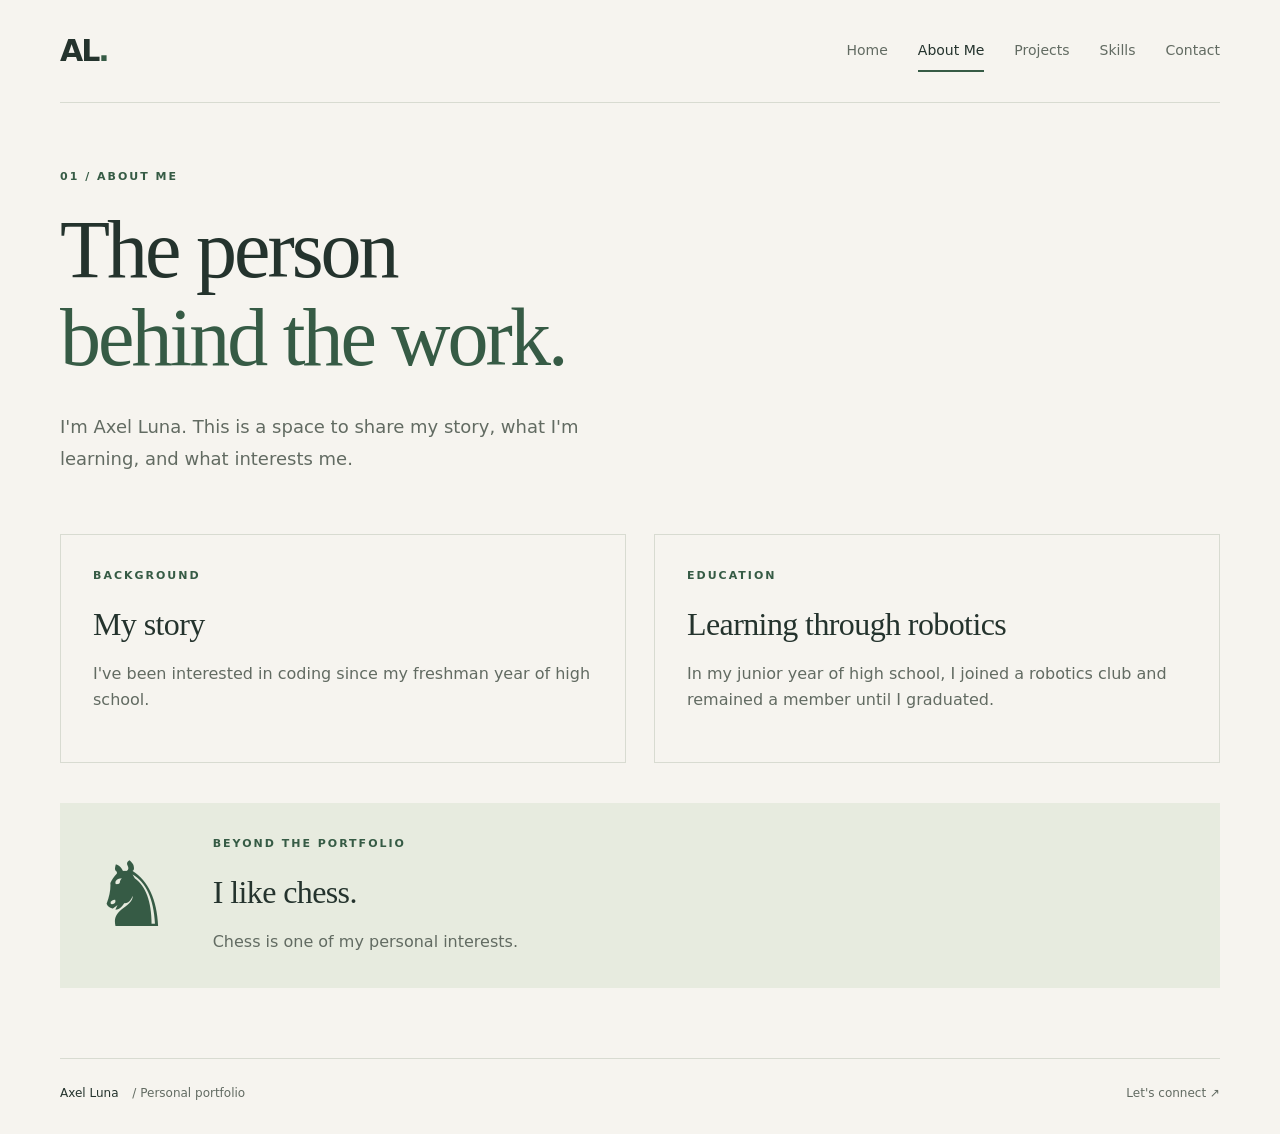
==== about.html @ 3365807d "Build five-page personal portfolio and configure workspace" ====
﻿<!doctype html>
<html lang="en">
<head>
  <meta charset="utf-8">
  <meta name="viewport" content="width=device-width, initial-scale=1">
  <meta name="description" content="Learn about Axel Luna's background, education, and interests.">
  <meta name="theme-color" content="#f6f4ef">
  <title>About Me | Axel Luna</title>
  <link rel="stylesheet" href="styles.css">
</head>
<body>
  <a class="skip-link" href="#main">Skip to content</a>
  <header class="site-header"><a class="brand" href="index.html" aria-label="Axel Luna home">AL<span>.</span></a><nav aria-label="Main navigation"><a href="index.html">Home</a><a href="about.html" aria-current="page">About Me</a><a href="projects.html">Projects</a><a href="skills.html">Skills</a><a href="contact.html">Contact</a></nav></header>
  <main id="main"><section class="page-heading"><p class="eyebrow">01 / About me</p><h1>The person<br><span>behind the work.</span></h1><p class="intro">I'm Axel Luna. This is a space to share my story, what I'm learning, and what interests me.</p></section>
<div class="detail-grid"><section class="panel"><p class="eyebrow">Background</p><h2>My story</h2><p>I've been interested in coding since my freshman year of high school.</p></section><section class="panel"><p class="eyebrow">Education</p><h2>Learning through robotics</h2><p>In my junior year of high school, I joined a robotics club and remained a member until I graduated.</p></section></div>
<section class="interest"><span class="small-piece" aria-hidden="true">♞</span><div><p class="eyebrow">Beyond the portfolio</p><h2>I like chess.</h2><p>Chess is one of my personal interests.</p></div></section></main>
  <footer><a class="footer-name" href="index.html">Axel Luna<span> / Personal portfolio</span></a><a href="contact.html">Let's connect ↗</a></footer>
</body>
</html>
---- styles.css ----
﻿:root{--paper:#f6f4ef;--ink:#24332d;--green:#365b45;--muted:#626b62;--line:#d8dbd1;--accent:#dce7b0}
*{box-sizing:border-box}
.reveal-email{border:0;font:inherit;cursor:pointer}.reveal-email:focus-visible{outline:3px solid var(--green);outline-offset:5px}.email-link{overflow-wrap:anywhere}
body{margin:0;background:var(--paper);color:var(--ink);font-family:system-ui,-apple-system,BlinkMacSystemFont,"Segoe UI",sans-serif;line-height:1.65}
a{color:inherit;text-decoration:none}
a:focus-visible{outline:3px solid var(--green);outline-offset:6px}
.skip-link{position:absolute;left:16px;top:-80px;padding:12px;background:var(--ink);color:white;z-index:10}
.skip-link:focus{top:12px}
.site-header,main,footer{width:min(1160px,calc(100% - 96px));margin:auto}
.site-header{display:flex;justify-content:space-between;align-items:center;gap:24px;padding:26px 0;border-bottom:1px solid var(--line)}
.brand{font-size:30px;font-weight:800;letter-spacing:-2px}.brand span{color:var(--green)}
nav{display:flex;gap:30px;flex-wrap:wrap}nav a{font-size:14px;padding:8px 0;color:var(--muted)}
nav a:hover,nav a[aria-current]{color:var(--ink);box-shadow:0 2px var(--green)}
.hero{display:grid;grid-template-columns:1.2fr 1fr;align-items:center;gap:70px;padding:80px 0 90px}
.eyebrow{text-transform:uppercase;font-size:11px;letter-spacing:2px;font-weight:700;color:var(--green);margin:0 0 20px}
h1,h2,h3,p{margin-top:0}h1{font-family:Georgia,"Times New Roman",serif;font-size:clamp(46px,6.5vw,82px);font-weight:400;letter-spacing:-3px;line-height:1.08;margin-bottom:28px}h1 span{color:var(--green)}h2{font-family:Georgia,"Times New Roman",serif;font-weight:400;font-size:32px;line-height:1.2;letter-spacing:-.6px;margin-bottom:18px}h3{font-size:21px;font-weight:500;margin-bottom:12px}
p{color:var(--muted)}.intro{font-size:18px;max-width:580px;line-height:1.8}.actions{display:flex;align-items:center;gap:28px;flex-wrap:wrap;margin-top:30px}.button{background:var(--green);color:white;padding:14px 22px;border-radius:3px;font-size:14px}.button span{margin-left:24px}.button:hover{background:var(--ink)}.text-link{font-size:14px;text-decoration:underline;text-underline-offset:5px}
.chess-art{background-color:#e4e8dc;background-image:conic-gradient(#d4ddcb 25%,transparent 0 50%,#d4ddcb 0 75%,transparent 0);background-size:108px 108px;min-height:410px;border-radius:110px 110px 3px 3px;display:flex;flex-direction:column;align-items:center;justify-content:center;position:relative;overflow:hidden}
.piece{font-family:Georgia,serif;font-size:200px;line-height:1;color:var(--green);text-shadow:4px 6px 0 #f6f4ef}.chess-art p{text-align:center;color:var(--ink);font-family:Georgia,serif;font-size:25px;line-height:1.2;margin-top:10px}.art-caption{font-size:10px;letter-spacing:2px;text-transform:uppercase;margin-top:18px}
.section{border-top:1px solid var(--line);padding:46px 0 75px}.section-heading{margin-bottom:35px}.link-grid{display:grid;grid-template-columns:repeat(3,1fr);gap:32px}.link-grid a{border-top:1px solid var(--line);padding-top:23px}.link-grid a:hover h3{color:var(--green);text-decoration:underline}.link-grid span{display:block;color:var(--muted);font-size:11px;margin-bottom:23px}.link-grid p{font-size:14px}
.page-heading{padding:65px 0 40px;max-width:820px}.notice{border-left:3px solid var(--green);padding:10px 18px;background:#e9ede2;font-size:14px;margin-top:28px}.detail-grid{display:grid;grid-template-columns:1fr 1fr;gap:28px}.panel{border:1px solid var(--line);padding:32px}.placeholder{color:var(--green);font-weight:600}.interest{display:flex;align-items:center;gap:40px;margin:40px 0 70px;padding:32px;background:#e7ebdf}.small-piece{font-size:90px;line-height:1;color:var(--green)}.interest p:last-child{margin:0}
.project-grid{display:grid;grid-template-columns:repeat(3,1fr);gap:25px;margin:0 0 80px}.project{border:1px solid var(--line)}.project img{width:100%;height:auto;display:block}.project-body{padding:25px}.project h2{font-size:28px}.project p{font-size:14px}.pending{display:block;font-size:12px;color:var(--green);border-top:1px solid var(--line);padding-top:17px;margin-top:22px}
.skill-list{margin-bottom:75px}.skill-list section{display:flex;gap:35px;border-top:1px solid var(--line);padding:30px 0}.skill-number{font-size:13px;color:var(--green);padding-top:8px}.skill-list p{margin-bottom:8px}.contact-panel{display:grid;grid-template-columns:1fr 1fr;gap:45px;border:1px solid var(--line);padding:40px;background:#e9ede2}.contact-panel dl{margin:0}.contact-panel dl div+div{margin-top:25px}.contact-panel dt{text-transform:uppercase;font-size:11px;letter-spacing:2px;margin-bottom:7px}.contact-panel dd{margin:0}.contact-note{margin:25px 0 90px}
footer{border-top:1px solid var(--line);display:flex;justify-content:space-between;gap:25px;padding:25px 0 30px;font-size:12px;color:var(--muted)}.footer-name{color:var(--ink)}.footer-name span{color:var(--muted);margin-left:10px}
@media(min-width:1500px){.hero{padding-top:100px;padding-bottom:110px}}
@media(max-width:850px){.site-header,main,footer{width:calc(100% - 48px)}.hero{gap:35px;padding:55px 0}.chess-art{min-height:340px}.piece{font-size:160px}.project-grid{grid-template-columns:1fr}.project{display:grid;grid-template-columns:1fr 1fr}.project img{height:100%;object-fit:cover}nav{gap:19px}}
@media(max-width:600px){.site-header,main,footer{width:calc(100% - 40px)}.site-header{flex-direction:column;align-items:flex-start;gap:10px;padding:18px 0}nav{gap:20px;width:100%;justify-content:space-between}nav a{font-size:12px}.hero{grid-template-columns:1fr;gap:35px;padding:40px 0 50px}h1{letter-spacing:-2px}.chess-art{min-height:320px;border-radius:80px 80px 3px 3px}.link-grid,.detail-grid,.contact-panel{grid-template-columns:1fr}.link-grid{gap:20px}.page-heading{padding:42px 0 25px}.project{display:block}.project img{height:auto}.panel,.contact-panel{padding:25px}.interest{gap:20px;padding:22px}.small-piece{font-size:65px}.skill-list section{gap:20px}footer{flex-direction:column;gap:10px}.footer-name span{margin-left:5px}}
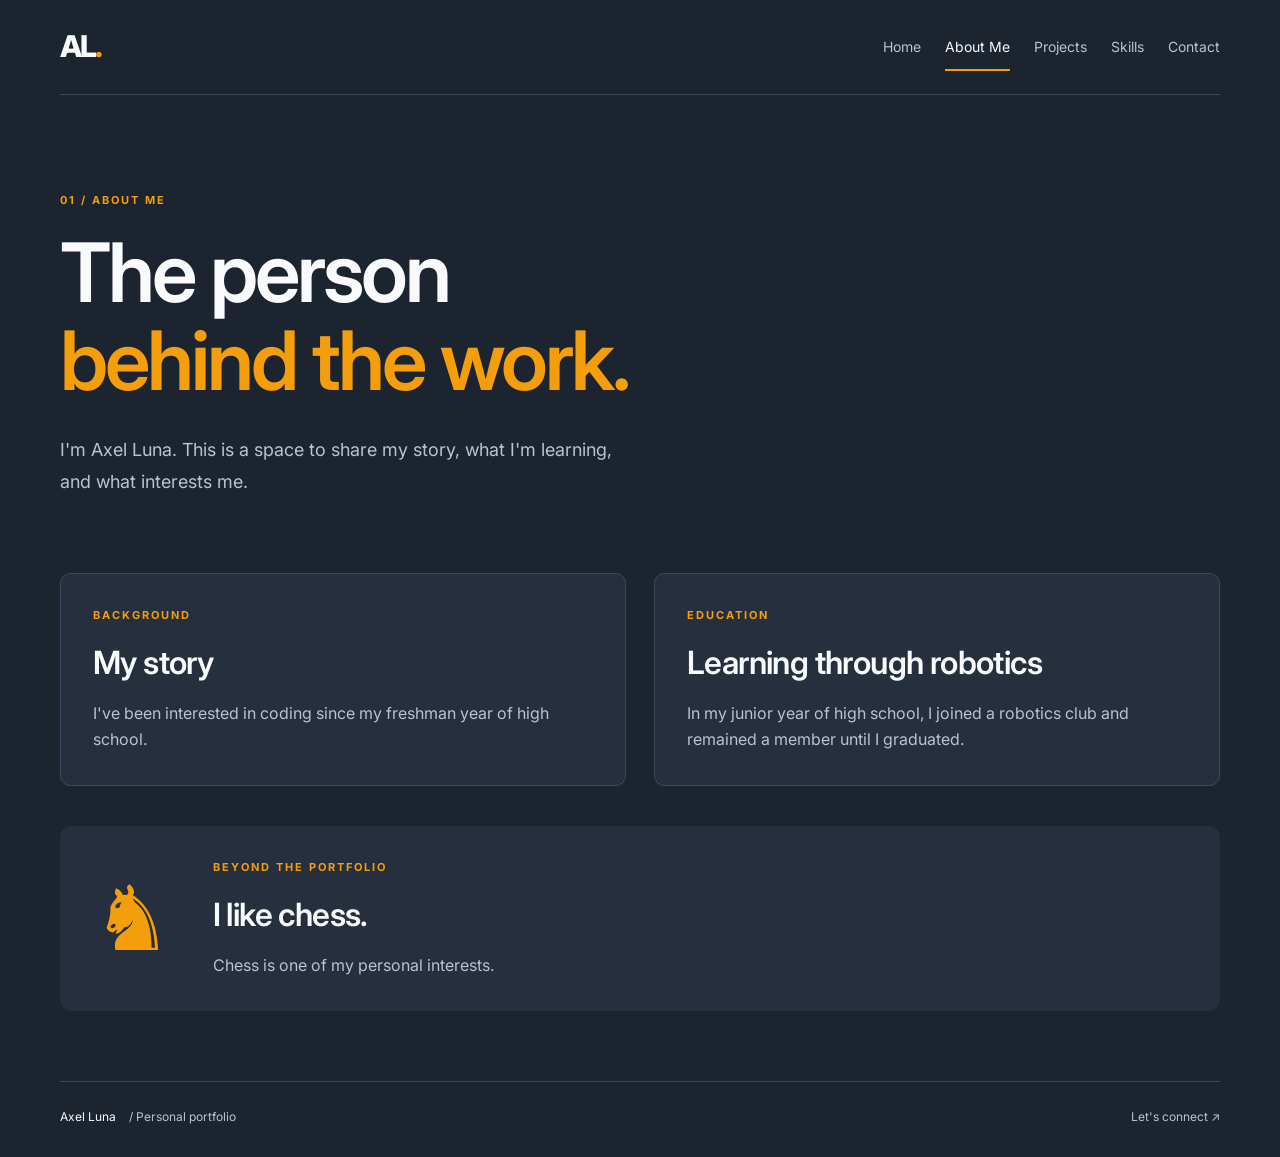
==== commit 6a1640d6: "Refresh portfolio with dark theme and amber accents" ====
--- a/about.html
+++ b/about.html
@@ -1,11 +1,14 @@
-﻿<!doctype html>
+<!doctype html>
 <html lang="en">
 <head>
   <meta charset="utf-8">
   <meta name="viewport" content="width=device-width, initial-scale=1">
   <meta name="description" content="Learn about Axel Luna's background, education, and interests.">
-  <meta name="theme-color" content="#f6f4ef">
+  <meta name="theme-color" content="#1C2430">
   <title>About Me | Axel Luna</title>
+  <link rel="preconnect" href="https://fonts.googleapis.com">
+  <link rel="preconnect" href="https://fonts.gstatic.com" crossorigin>
+  <link rel="stylesheet" href="https://fonts.googleapis.com/css2?family=Inter:wght@400;500;600;700;800&amp;display=swap">
   <link rel="stylesheet" href="styles.css">
 </head>
 <body>
--- a/styles.css
+++ b/styles.css
@@ -1,27 +1,36 @@
-﻿:root{--paper:#f6f4ef;--ink:#24332d;--green:#365b45;--muted:#626b62;--line:#d8dbd1;--accent:#dce7b0}
+:root{color-scheme:dark;--bg:#1C2430;--accent:#F59E0B;--text:#F8FAFC;--muted:#B8C3D1;--line:#3D495A;--surface:#252F3E}
 *{box-sizing:border-box}
-.reveal-email{border:0;font:inherit;cursor:pointer}.reveal-email:focus-visible{outline:3px solid var(--green);outline-offset:5px}.email-link{overflow-wrap:anywhere}
-body{margin:0;background:var(--paper);color:var(--ink);font-family:system-ui,-apple-system,BlinkMacSystemFont,"Segoe UI",sans-serif;line-height:1.65}
+html{scroll-padding-top:24px}
+[hidden]{display:none!important}
+main,section,article,.hero>div{min-width:0}
+h1,h2,h3{overflow-wrap:break-word}
+::selection{background:var(--accent);color:var(--bg)}
+.reveal-email{border:0;font:inherit;cursor:pointer}.reveal-email:focus-visible{outline:3px solid var(--accent);outline-offset:5px}.email-link{overflow-wrap:anywhere}
+body{margin:0;background:var(--bg);color:var(--text);font-family:"Inter",system-ui,-apple-system,BlinkMacSystemFont,"Segoe UI",sans-serif;line-height:1.65}
 a{color:inherit;text-decoration:none}
-a:focus-visible{outline:3px solid var(--green);outline-offset:6px}
-.skip-link{position:absolute;left:16px;top:-80px;padding:12px;background:var(--ink);color:white;z-index:10}
+a:focus-visible{outline:3px solid var(--accent);outline-offset:6px}
+.skip-link{position:absolute;left:16px;top:-80px;padding:12px;background:var(--accent);color:var(--bg);z-index:10}
 .skip-link:focus{top:12px}
 .site-header,main,footer{width:min(1160px,calc(100% - 96px));margin:auto}
-.site-header{display:flex;justify-content:space-between;align-items:center;gap:24px;padding:26px 0;border-bottom:1px solid var(--line)}
-.brand{font-size:30px;font-weight:800;letter-spacing:-2px}.brand span{color:var(--green)}
-nav{display:flex;gap:30px;flex-wrap:wrap}nav a{font-size:14px;padding:8px 0;color:var(--muted)}
-nav a:hover,nav a[aria-current]{color:var(--ink);box-shadow:0 2px var(--green)}
-.hero{display:grid;grid-template-columns:1.2fr 1fr;align-items:center;gap:70px;padding:80px 0 90px}
-.eyebrow{text-transform:uppercase;font-size:11px;letter-spacing:2px;font-weight:700;color:var(--green);margin:0 0 20px}
-h1,h2,h3,p{margin-top:0}h1{font-family:Georgia,"Times New Roman",serif;font-size:clamp(46px,6.5vw,82px);font-weight:400;letter-spacing:-3px;line-height:1.08;margin-bottom:28px}h1 span{color:var(--green)}h2{font-family:Georgia,"Times New Roman",serif;font-weight:400;font-size:32px;line-height:1.2;letter-spacing:-.6px;margin-bottom:18px}h3{font-size:21px;font-weight:500;margin-bottom:12px}
-p{color:var(--muted)}.intro{font-size:18px;max-width:580px;line-height:1.8}.actions{display:flex;align-items:center;gap:28px;flex-wrap:wrap;margin-top:30px}.button{background:var(--green);color:white;padding:14px 22px;border-radius:3px;font-size:14px}.button span{margin-left:24px}.button:hover{background:var(--ink)}.text-link{font-size:14px;text-decoration:underline;text-underline-offset:5px}
-.chess-art{background-color:#e4e8dc;background-image:conic-gradient(#d4ddcb 25%,transparent 0 50%,#d4ddcb 0 75%,transparent 0);background-size:108px 108px;min-height:410px;border-radius:110px 110px 3px 3px;display:flex;flex-direction:column;align-items:center;justify-content:center;position:relative;overflow:hidden}
-.piece{font-family:Georgia,serif;font-size:200px;line-height:1;color:var(--green);text-shadow:4px 6px 0 #f6f4ef}.chess-art p{text-align:center;color:var(--ink);font-family:Georgia,serif;font-size:25px;line-height:1.2;margin-top:10px}.art-caption{font-size:10px;letter-spacing:2px;text-transform:uppercase;margin-top:18px}
-.section{border-top:1px solid var(--line);padding:46px 0 75px}.section-heading{margin-bottom:35px}.link-grid{display:grid;grid-template-columns:repeat(3,1fr);gap:32px}.link-grid a{border-top:1px solid var(--line);padding-top:23px}.link-grid a:hover h3{color:var(--green);text-decoration:underline}.link-grid span{display:block;color:var(--muted);font-size:11px;margin-bottom:23px}.link-grid p{font-size:14px}
-.page-heading{padding:65px 0 40px;max-width:820px}.notice{border-left:3px solid var(--green);padding:10px 18px;background:#e9ede2;font-size:14px;margin-top:28px}.detail-grid{display:grid;grid-template-columns:1fr 1fr;gap:28px}.panel{border:1px solid var(--line);padding:32px}.placeholder{color:var(--green);font-weight:600}.interest{display:flex;align-items:center;gap:40px;margin:40px 0 70px;padding:32px;background:#e7ebdf}.small-piece{font-size:90px;line-height:1;color:var(--green)}.interest p:last-child{margin:0}
-.project-grid{display:grid;grid-template-columns:repeat(3,1fr);gap:25px;margin:0 0 80px}.project{border:1px solid var(--line)}.project img{width:100%;height:auto;display:block}.project-body{padding:25px}.project h2{font-size:28px}.project p{font-size:14px}.pending{display:block;font-size:12px;color:var(--green);border-top:1px solid var(--line);padding-top:17px;margin-top:22px}
-.skill-list{margin-bottom:75px}.skill-list section{display:flex;gap:35px;border-top:1px solid var(--line);padding:30px 0}.skill-number{font-size:13px;color:var(--green);padding-top:8px}.skill-list p{margin-bottom:8px}.contact-panel{display:grid;grid-template-columns:1fr 1fr;gap:45px;border:1px solid var(--line);padding:40px;background:#e9ede2}.contact-panel dl{margin:0}.contact-panel dl div+div{margin-top:25px}.contact-panel dt{text-transform:uppercase;font-size:11px;letter-spacing:2px;margin-bottom:7px}.contact-panel dd{margin:0}.contact-note{margin:25px 0 90px}
-footer{border-top:1px solid var(--line);display:flex;justify-content:space-between;gap:25px;padding:25px 0 30px;font-size:12px;color:var(--muted)}.footer-name{color:var(--ink)}.footer-name span{color:var(--muted);margin-left:10px}
+.site-header{display:flex;justify-content:space-between;align-items:center;gap:24px;padding:22px 0;border-bottom:1px solid var(--line)}
+.brand{font-size:30px;font-weight:800;letter-spacing:-2px}.brand span{color:var(--accent)}
+nav{display:flex;gap:24px;flex-wrap:wrap}nav a{display:inline-flex;align-items:center;min-height:44px;font-size:14px;padding:8px 0;color:var(--muted)}
+nav a:hover,nav a[aria-current="page"]{color:var(--text);box-shadow:0 2px var(--accent)}
+.hero{display:grid;grid-template-columns:1.2fr 1fr;align-items:center;gap:80px;padding:112px 0 120px}
+.eyebrow{text-transform:uppercase;font-size:11px;letter-spacing:2px;font-weight:700;color:var(--accent);margin:0 0 20px}
+h1,h2,h3,p{margin-top:0}h1{font-family:inherit;font-size:clamp(46px,6.5vw,82px);font-weight:600;letter-spacing:-3px;line-height:1.08;margin-bottom:28px}h1 span{color:var(--accent)}h2{font-family:inherit;font-weight:600;font-size:32px;line-height:1.2;letter-spacing:-.6px;margin-bottom:18px}h3{font-size:21px;font-weight:500;margin-bottom:12px}
+p{color:var(--muted)}.intro{font-size:18px;max-width:580px;line-height:1.8}.actions{display:flex;align-items:center;gap:28px;flex-wrap:wrap;margin-top:30px}.button{display:inline-flex;align-items:center;justify-content:center;min-height:48px;background:var(--accent);color:var(--bg);padding:14px 22px;border-radius:6px;font-size:14px;font-weight:600}.button span{margin-left:24px}.button:hover{background:#FBBF24}.text-link{display:inline-block;padding:6px 0;font-size:14px;text-decoration:underline;text-underline-offset:5px}
+.chess-art{background-color:var(--surface);background-image:conic-gradient(#2B3747 25%,transparent 0 50%,#2B3747 0 75%,transparent 0);background-size:108px 108px;min-height:410px;border:1px solid var(--line);border-radius:16px;display:flex;flex-direction:column;align-items:center;justify-content:center;position:relative;overflow:hidden}
+.piece{font-family:Georgia,serif;font-size:200px;line-height:1;color:var(--accent);text-shadow:4px 6px 0 var(--bg)}.chess-art p{text-align:center;color:var(--text);font-family:inherit;font-size:25px;line-height:1.2;margin-top:10px}.art-caption{font-size:10px;letter-spacing:2px;text-transform:uppercase;margin-top:18px}
+.section{border-top:1px solid var(--line);padding:64px 0 96px}.section-heading{margin-bottom:35px}.link-grid{display:grid;grid-template-columns:repeat(3,1fr);gap:20px}.link-grid a{border:1px solid var(--line);border-radius:10px;background:var(--surface);padding:32px}.link-grid a:hover{border-color:var(--accent)}.link-grid a:hover h3{color:var(--accent);text-decoration:underline}.link-grid span{display:block;color:var(--muted);font-size:11px;margin-bottom:23px}.link-grid p{font-size:14px}
+.page-heading{padding:96px 0 56px;max-width:820px}.notice{border-left:3px solid var(--accent);padding:10px 18px;background:var(--surface);font-size:14px;margin-top:28px}.detail-grid{display:grid;grid-template-columns:1fr 1fr;gap:28px}.panel{border:1px solid var(--line);padding:32px;border-radius:10px;background:var(--surface)}.panel p:last-child{margin-bottom:0}.placeholder{color:var(--accent);font-weight:600}.interest{display:flex;align-items:center;gap:40px;margin:40px 0 70px;padding:32px;border-radius:12px;background:var(--surface)}.small-piece{font-size:90px;line-height:1;color:var(--accent)}.interest p:last-child{margin:0}
+.project-grid{display:grid;grid-template-columns:repeat(3,1fr);gap:25px;margin:0 0 80px}.project{border:1px solid var(--line);border-radius:10px;overflow:hidden;background:var(--surface)}.project img{width:100%;height:auto;display:block}.project-body{padding:25px}.project h2{font-size:28px}.project p{font-size:14px}.pending{display:block;font-size:12px;color:var(--accent);border-top:1px solid var(--line);padding-top:17px;margin-top:22px}
+.skill-list{margin-bottom:75px}.skill-list section{display:flex;gap:35px;border-top:1px solid var(--line);padding:30px 0}.skill-number{display:flex;align-items:center;justify-content:center;flex:0 0 40px;height:40px;border-radius:50%;background:var(--surface);font-size:13px;color:var(--accent)}.skill-list p{margin-bottom:8px}.contact-panel{display:grid;grid-template-columns:1fr 1fr;gap:45px;border:1px solid var(--line);padding:40px;border-radius:12px;background:var(--surface)}.contact-panel dl{margin:0}.contact-panel dl div+div{margin-top:25px}.contact-panel dt{text-transform:uppercase;font-size:11px;letter-spacing:2px;margin-bottom:7px}.contact-panel dd{margin:0;overflow-wrap:anywhere}.contact-note{margin:25px 0 90px}
+footer{border-top:1px solid var(--line);display:flex;justify-content:space-between;gap:25px;padding:25px 0 30px;font-size:12px;color:var(--muted)}.footer-name{color:var(--text)}.footer-name span{color:var(--muted);margin-left:10px}
 @media(min-width:1500px){.hero{padding-top:100px;padding-bottom:110px}}
 @media(max-width:850px){.site-header,main,footer{width:calc(100% - 48px)}.hero{gap:35px;padding:55px 0}.chess-art{min-height:340px}.piece{font-size:160px}.project-grid{grid-template-columns:1fr}.project{display:grid;grid-template-columns:1fr 1fr}.project img{height:100%;object-fit:cover}nav{gap:19px}}
-@media(max-width:600px){.site-header,main,footer{width:calc(100% - 40px)}.site-header{flex-direction:column;align-items:flex-start;gap:10px;padding:18px 0}nav{gap:20px;width:100%;justify-content:space-between}nav a{font-size:12px}.hero{grid-template-columns:1fr;gap:35px;padding:40px 0 50px}h1{letter-spacing:-2px}.chess-art{min-height:320px;border-radius:80px 80px 3px 3px}.link-grid,.detail-grid,.contact-panel{grid-template-columns:1fr}.link-grid{gap:20px}.page-heading{padding:42px 0 25px}.project{display:block}.project img{height:auto}.panel,.contact-panel{padding:25px}.interest{gap:20px;padding:22px}.small-piece{font-size:65px}.skill-list section{gap:20px}footer{flex-direction:column;gap:10px}.footer-name span{margin-left:5px}}
+@media(max-width:600px){.site-header,main,footer{width:calc(100% - 40px)}.site-header{flex-direction:column;align-items:flex-start;gap:10px;padding:18px 0}nav{gap:4px 18px;width:100%;justify-content:flex-start}nav a{font-size:12px}.hero{grid-template-columns:1fr;gap:35px;padding:40px 0 50px}h1{letter-spacing:-2px}.chess-art{min-height:320px;border-radius:16px}.link-grid,.detail-grid,.contact-panel{grid-template-columns:1fr}.link-grid{gap:20px}.page-heading{padding:42px 0 25px}.project{display:block}.project img{height:auto}.panel,.contact-panel{padding:25px}.interest{gap:20px;padding:22px}.small-piece{font-size:65px}.skill-list section{gap:20px}footer{flex-direction:column;gap:10px}.footer-name span{margin-left:5px}}
+
+@media(max-width:380px){.site-header,main,footer{width:calc(100% - 32px)}h1{font-size:42px}.actions{align-items:flex-start;gap:14px;flex-direction:column}.interest{align-items:flex-start}.small-piece{font-size:48px}.art-caption{letter-spacing:1px}}
+@media(prefers-reduced-motion:no-preference){a,button{transition:background-color .18s ease,color .18s ease,border-color .18s ease}}
+@media(forced-colors:active){.button,.chess-art,.panel,.contact-panel{border:1px solid CanvasText}a:focus-visible,button:focus-visible{outline:3px solid Highlight}}
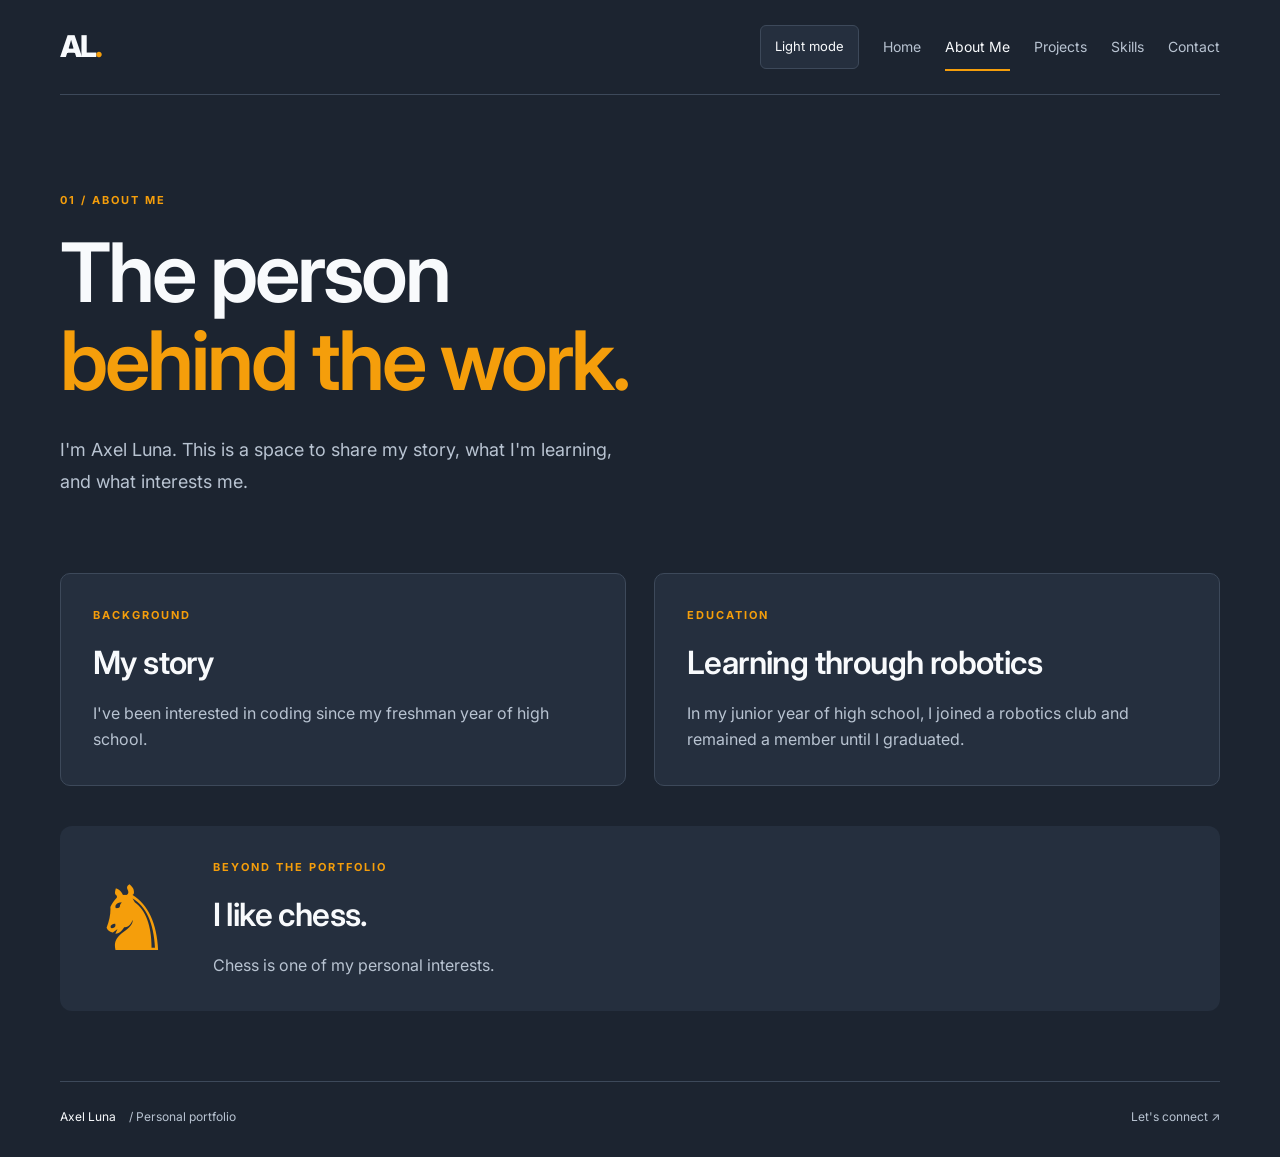
==== commit 8cfa2760: "Add responsive navigation and theme toggle" ====
--- a/about.html
+++ b/about.html
@@ -10,10 +10,15 @@
   <link rel="preconnect" href="https://fonts.gstatic.com" crossorigin>
   <link rel="stylesheet" href="https://fonts.googleapis.com/css2?family=Inter:wght@400;500;600;700;800&amp;display=swap">
   <link rel="stylesheet" href="styles.css">
+  <script src="site.js" defer></script>
 </head>
 <body>
   <a class="skip-link" href="#main">Skip to content</a>
-  <header class="site-header"><a class="brand" href="index.html" aria-label="Axel Luna home">AL<span>.</span></a><nav aria-label="Main navigation"><a href="index.html">Home</a><a href="about.html" aria-current="page">About Me</a><a href="projects.html">Projects</a><a href="skills.html">Skills</a><a href="contact.html">Contact</a></nav></header>
+  <header class="site-header"><a class="brand" href="index.html" aria-label="Axel Luna home">AL<span>.</span></a><div class="header-controls">
+    <button class="theme-toggle" type="button" aria-pressed="false" hidden>Light mode</button>
+    <button class="menu-toggle" type="button" aria-expanded="false" aria-controls="main-navigation" hidden><span aria-hidden="true">&#9776;</span> Menu</button>
+  </div>
+  <nav id="main-navigation" aria-label="Main navigation"><a href="index.html">Home</a><a href="about.html" aria-current="page">About Me</a><a href="projects.html">Projects</a><a href="skills.html">Skills</a><a href="contact.html">Contact</a></nav></header>
   <main id="main"><section class="page-heading"><p class="eyebrow">01 / About me</p><h1>The person<br><span>behind the work.</span></h1><p class="intro">I'm Axel Luna. This is a space to share my story, what I'm learning, and what interests me.</p></section>
 <div class="detail-grid"><section class="panel"><p class="eyebrow">Background</p><h2>My story</h2><p>I've been interested in coding since my freshman year of high school.</p></section><section class="panel"><p class="eyebrow">Education</p><h2>Learning through robotics</h2><p>In my junior year of high school, I joined a robotics club and remained a member until I graduated.</p></section></div>
 <section class="interest"><span class="small-piece" aria-hidden="true">♞</span><div><p class="eyebrow">Beyond the portfolio</p><h2>I like chess.</h2><p>Chess is one of my personal interests.</p></div></section></main>
--- a/styles.css
+++ b/styles.css
@@ -1,15 +1,15 @@
-:root{color-scheme:dark;--bg:#1C2430;--accent:#F59E0B;--text:#F8FAFC;--muted:#B8C3D1;--line:#3D495A;--surface:#252F3E}
+:root{color-scheme:dark;--bg:#1C2430;--accent:#F59E0B;--text:#F8FAFC;--muted:#B8C3D1;--line:#3D495A;--surface:#252F3E;--board:#2B3747;--button-text:#1C2430;--button-hover:#FBBF24}
 *{box-sizing:border-box}
 html{scroll-padding-top:24px}
 [hidden]{display:none!important}
 main,section,article,.hero>div{min-width:0}
 h1,h2,h3{overflow-wrap:break-word}
-::selection{background:var(--accent);color:var(--bg)}
+::selection{background:var(--accent);color:var(--button-text)}
 .reveal-email{border:0;font:inherit;cursor:pointer}.reveal-email:focus-visible{outline:3px solid var(--accent);outline-offset:5px}.email-link{overflow-wrap:anywhere}
 body{margin:0;background:var(--bg);color:var(--text);font-family:"Inter",system-ui,-apple-system,BlinkMacSystemFont,"Segoe UI",sans-serif;line-height:1.65}
 a{color:inherit;text-decoration:none}
 a:focus-visible{outline:3px solid var(--accent);outline-offset:6px}
-.skip-link{position:absolute;left:16px;top:-80px;padding:12px;background:var(--accent);color:var(--bg);z-index:10}
+.skip-link{position:absolute;left:16px;top:-80px;padding:12px;background:var(--accent);color:var(--button-text);z-index:10}
 .skip-link:focus{top:12px}
 .site-header,main,footer{width:min(1160px,calc(100% - 96px));margin:auto}
 .site-header{display:flex;justify-content:space-between;align-items:center;gap:24px;padding:22px 0;border-bottom:1px solid var(--line)}
@@ -19,8 +19,8 @@
 .hero{display:grid;grid-template-columns:1.2fr 1fr;align-items:center;gap:80px;padding:112px 0 120px}
 .eyebrow{text-transform:uppercase;font-size:11px;letter-spacing:2px;font-weight:700;color:var(--accent);margin:0 0 20px}
 h1,h2,h3,p{margin-top:0}h1{font-family:inherit;font-size:clamp(46px,6.5vw,82px);font-weight:600;letter-spacing:-3px;line-height:1.08;margin-bottom:28px}h1 span{color:var(--accent)}h2{font-family:inherit;font-weight:600;font-size:32px;line-height:1.2;letter-spacing:-.6px;margin-bottom:18px}h3{font-size:21px;font-weight:500;margin-bottom:12px}
-p{color:var(--muted)}.intro{font-size:18px;max-width:580px;line-height:1.8}.actions{display:flex;align-items:center;gap:28px;flex-wrap:wrap;margin-top:30px}.button{display:inline-flex;align-items:center;justify-content:center;min-height:48px;background:var(--accent);color:var(--bg);padding:14px 22px;border-radius:6px;font-size:14px;font-weight:600}.button span{margin-left:24px}.button:hover{background:#FBBF24}.text-link{display:inline-block;padding:6px 0;font-size:14px;text-decoration:underline;text-underline-offset:5px}
-.chess-art{background-color:var(--surface);background-image:conic-gradient(#2B3747 25%,transparent 0 50%,#2B3747 0 75%,transparent 0);background-size:108px 108px;min-height:410px;border:1px solid var(--line);border-radius:16px;display:flex;flex-direction:column;align-items:center;justify-content:center;position:relative;overflow:hidden}
+p{color:var(--muted)}.intro{font-size:18px;max-width:580px;line-height:1.8}.actions{display:flex;align-items:center;gap:28px;flex-wrap:wrap;margin-top:30px}.button{display:inline-flex;align-items:center;justify-content:center;min-height:48px;background:var(--accent);color:var(--button-text);padding:14px 22px;border-radius:6px;font-size:14px;font-weight:600}.button span{margin-left:24px}.button:hover{background:var(--button-hover)}.text-link{display:inline-block;padding:6px 0;font-size:14px;text-decoration:underline;text-underline-offset:5px}
+.chess-art{background-color:var(--surface);background-image:conic-gradient(var(--board) 25%,transparent 0 50%,var(--board) 0 75%,transparent 0);background-size:108px 108px;min-height:410px;border:1px solid var(--line);border-radius:16px;display:flex;flex-direction:column;align-items:center;justify-content:center;position:relative;overflow:hidden}
 .piece{font-family:Georgia,serif;font-size:200px;line-height:1;color:var(--accent);text-shadow:4px 6px 0 var(--bg)}.chess-art p{text-align:center;color:var(--text);font-family:inherit;font-size:25px;line-height:1.2;margin-top:10px}.art-caption{font-size:10px;letter-spacing:2px;text-transform:uppercase;margin-top:18px}
 .section{border-top:1px solid var(--line);padding:64px 0 96px}.section-heading{margin-bottom:35px}.link-grid{display:grid;grid-template-columns:repeat(3,1fr);gap:20px}.link-grid a{border:1px solid var(--line);border-radius:10px;background:var(--surface);padding:32px}.link-grid a:hover{border-color:var(--accent)}.link-grid a:hover h3{color:var(--accent);text-decoration:underline}.link-grid span{display:block;color:var(--muted);font-size:11px;margin-bottom:23px}.link-grid p{font-size:14px}
 .page-heading{padding:96px 0 56px;max-width:820px}.notice{border-left:3px solid var(--accent);padding:10px 18px;background:var(--surface);font-size:14px;margin-top:28px}.detail-grid{display:grid;grid-template-columns:1fr 1fr;gap:28px}.panel{border:1px solid var(--line);padding:32px;border-radius:10px;background:var(--surface)}.panel p:last-child{margin-bottom:0}.placeholder{color:var(--accent);font-weight:600}.interest{display:flex;align-items:center;gap:40px;margin:40px 0 70px;padding:32px;border-radius:12px;background:var(--surface)}.small-piece{font-size:90px;line-height:1;color:var(--accent)}.interest p:last-child{margin:0}
@@ -34,3 +34,13 @@
 @media(max-width:380px){.site-header,main,footer{width:calc(100% - 32px)}h1{font-size:42px}.actions{align-items:flex-start;gap:14px;flex-direction:column}.interest{align-items:flex-start}.small-piece{font-size:48px}.art-caption{letter-spacing:1px}}
 @media(prefers-reduced-motion:no-preference){a,button{transition:background-color .18s ease,color .18s ease,border-color .18s ease}}
 @media(forced-colors:active){.button,.chess-art,.panel,.contact-panel{border:1px solid CanvasText}a:focus-visible,button:focus-visible{outline:3px solid Highlight}}
+
+:root[data-theme="light"]{color-scheme:light;--bg:#F8FAFC;--accent:#9A5600;--text:#1C2430;--muted:#4B596B;--line:#CBD5E1;--surface:#FFFFFF;--board:#E9EEF4;--button-text:#FFFFFF;--button-hover:#7A4300}
+.header-controls{display:flex;gap:12px;margin-left:auto}
+.theme-toggle,.menu-toggle{min-height:44px;padding:9px 14px;border:1px solid var(--line);border-radius:6px;background:var(--surface);color:var(--text);font:inherit;font-size:13px;cursor:pointer}
+.theme-toggle:hover,.menu-toggle:hover{border-color:var(--accent)}
+.theme-toggle[aria-pressed="true"],.menu-toggle[aria-expanded="true"]{border-color:var(--accent);color:var(--accent)}
+button:focus-visible{outline:3px solid var(--accent);outline-offset:5px}
+.menu-toggle{display:none}
+@media(min-width:601px) and (max-width:1000px){.site-header{flex-wrap:wrap}.site-header nav{flex-basis:100%;justify-content:center}}
+@media(max-width:600px){.site-header{flex-direction:row;flex-wrap:wrap;align-items:center;gap:16px}.header-controls{gap:8px}.menu-toggle{display:inline-flex;align-items:center;gap:8px}.site-header nav{flex-basis:100%;flex-direction:column;gap:4px;border-top:1px solid var(--line);padding-top:12px}.site-header nav a{font-size:14px;padding:10px 12px}.site-header nav a[aria-current="page"]{box-shadow:inset 3px 0 var(--accent);background:var(--surface)}}
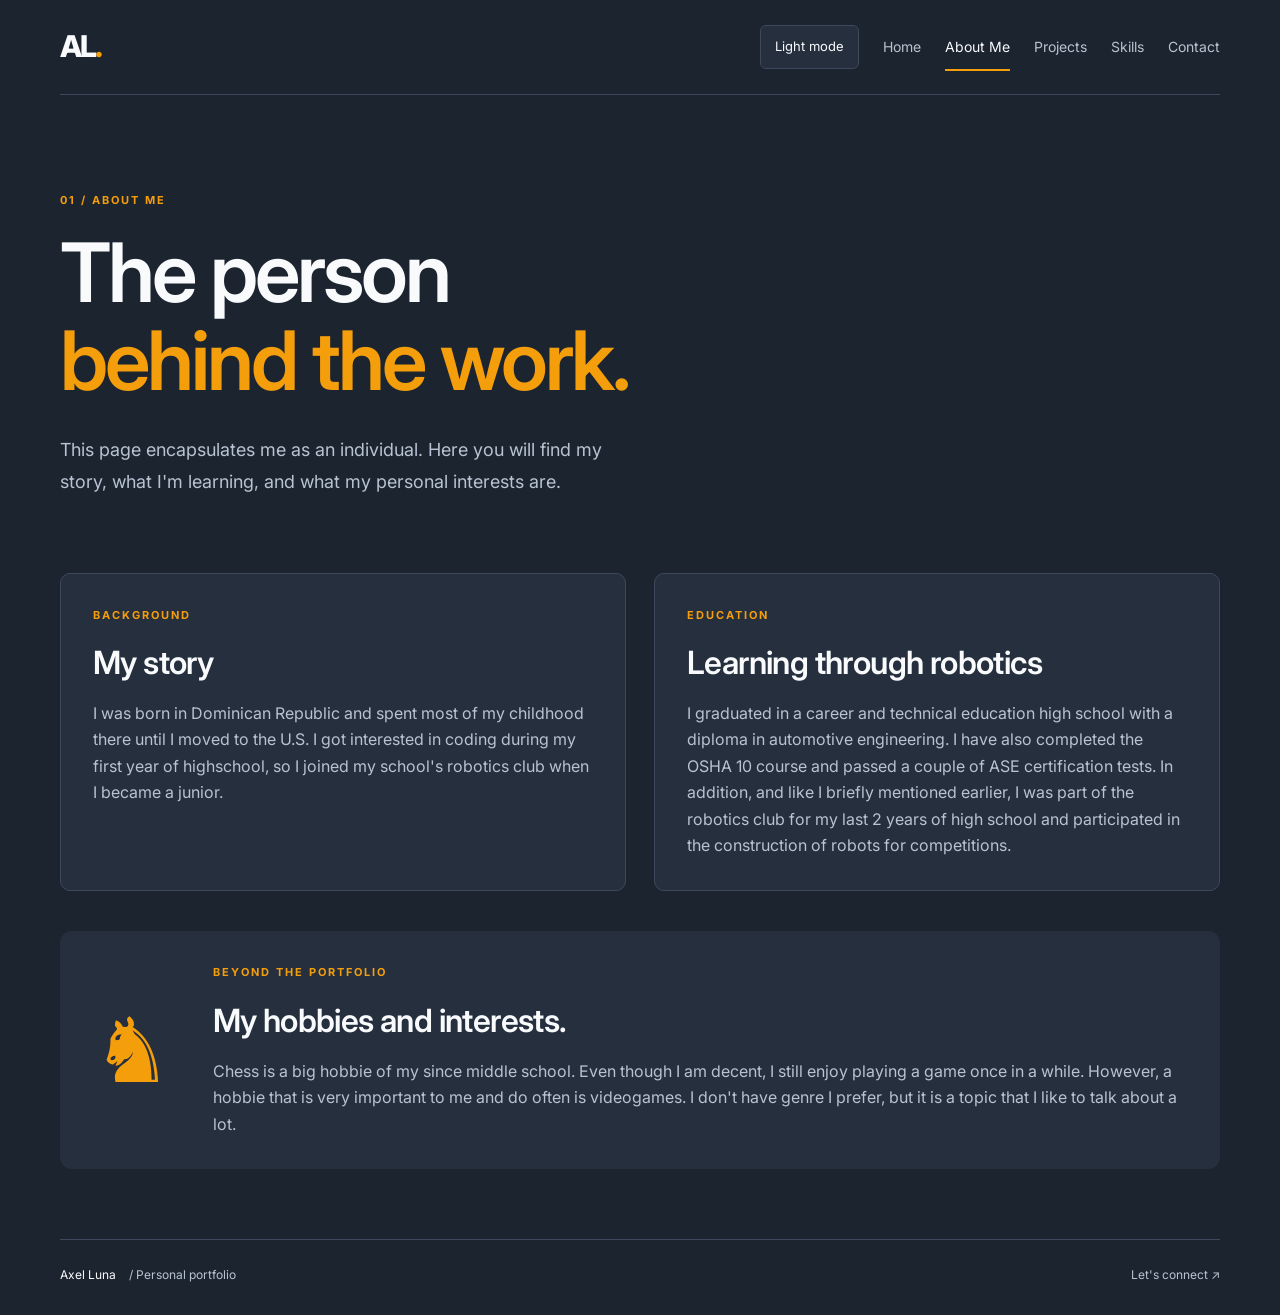
==== commit f5134252: "Update Home and About Me content" ====
--- a/about.html
+++ b/about.html
@@ -19,9 +19,9 @@
     <button class="menu-toggle" type="button" aria-expanded="false" aria-controls="main-navigation" hidden><span aria-hidden="true">&#9776;</span> Menu</button>
   </div>
   <nav id="main-navigation" aria-label="Main navigation"><a href="index.html">Home</a><a href="about.html" aria-current="page">About Me</a><a href="projects.html">Projects</a><a href="skills.html">Skills</a><a href="contact.html">Contact</a></nav></header>
-  <main id="main"><section class="page-heading"><p class="eyebrow">01 / About me</p><h1>The person<br><span>behind the work.</span></h1><p class="intro">I'm Axel Luna. This is a space to share my story, what I'm learning, and what interests me.</p></section>
-<div class="detail-grid"><section class="panel"><p class="eyebrow">Background</p><h2>My story</h2><p>I've been interested in coding since my freshman year of high school.</p></section><section class="panel"><p class="eyebrow">Education</p><h2>Learning through robotics</h2><p>In my junior year of high school, I joined a robotics club and remained a member until I graduated.</p></section></div>
-<section class="interest"><span class="small-piece" aria-hidden="true">♞</span><div><p class="eyebrow">Beyond the portfolio</p><h2>I like chess.</h2><p>Chess is one of my personal interests.</p></div></section></main>
+  <main id="main" tabindex="-1"><section class="page-heading"><p class="eyebrow">01 / About me</p><h1>The person<br><span>behind the work.</span></h1><p class="intro">This page encapsulates me as an individual. Here you will find my story, what I'm learning, and what my personal interests are.</p></section>
+<div class="detail-grid"><section class="panel"><p class="eyebrow">Background</p><h2>My story</h2><p>I was born in Dominican Republic and spent most of my childhood there until I moved to the U.S. I got interested in coding during my first year of highschool, so I joined my school's robotics club when I became a junior.</p></section><section class="panel"><p class="eyebrow">Education</p><h2>Learning through robotics</h2><p>I graduated in a career and technical education high school with a diploma in automotive engineering. I have also completed the OSHA 10 course and passed a couple of ASE certification tests. In addition, and like I briefly mentioned earlier, I was part of the robotics club for my last 2 years of high school and participated in the construction of robots for competitions.</p></section></div>
+<section class="interest"><span class="small-piece" aria-hidden="true">♞</span><div><p class="eyebrow">Beyond the portfolio</p><h2>My hobbies and interests.</h2><p>Chess is a big hobbie of my since middle school. Even though I am decent, I still enjoy playing a game once in a while. However, a hobbie that is very important to me and do often is videogames. I don't have genre I prefer, but it is a topic that I like to talk about a lot.</p></div></section></main>
   <footer><a class="footer-name" href="index.html">Axel Luna<span> / Personal portfolio</span></a><a href="contact.html">Let's connect ↗</a></footer>
 </body>
 </html>
--- a/styles.css
+++ b/styles.css
@@ -44,3 +44,10 @@
 .menu-toggle{display:none}
 @media(min-width:601px) and (max-width:1000px){.site-header{flex-wrap:wrap}.site-header nav{flex-basis:100%;justify-content:center}}
 @media(max-width:600px){.site-header{flex-direction:row;flex-wrap:wrap;align-items:center;gap:16px}.header-controls{gap:8px}.menu-toggle{display:inline-flex;align-items:center;gap:8px}.site-header nav{flex-basis:100%;flex-direction:column;gap:4px;border-top:1px solid var(--line);padding-top:12px}.site-header nav a{font-size:14px;padding:10px 12px}.site-header nav a[aria-current="page"]{box-shadow:inset 3px 0 var(--accent);background:var(--surface)}}
+
+/* Match pointer feedback when browsing with the keyboard. */
+main:focus{outline:2px solid var(--accent);outline-offset:10px}
+nav a:focus-visible{color:var(--text);background:var(--surface)}
+.link-grid a:focus-visible{border-color:var(--accent)}
+.link-grid a:focus-visible h3{color:var(--accent);text-decoration:underline}
+a,button,main{scroll-margin-block:24px}
